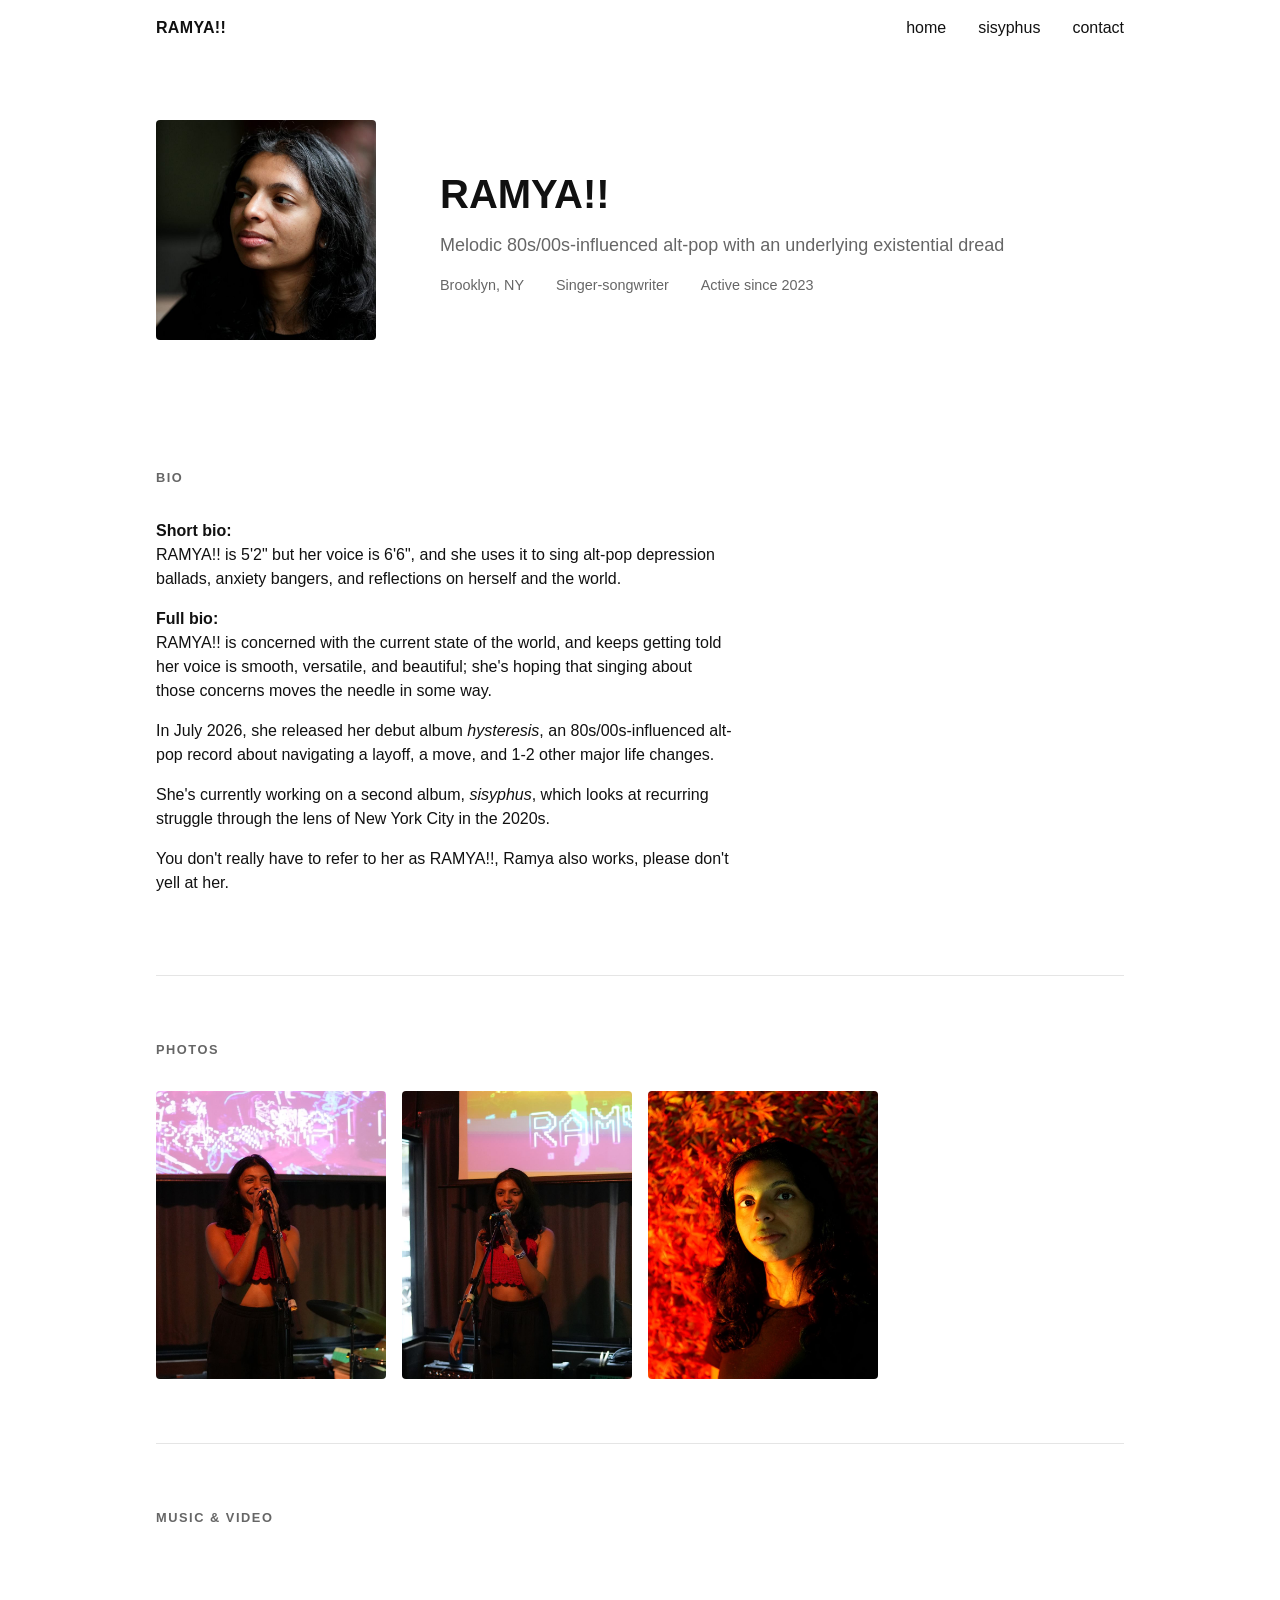
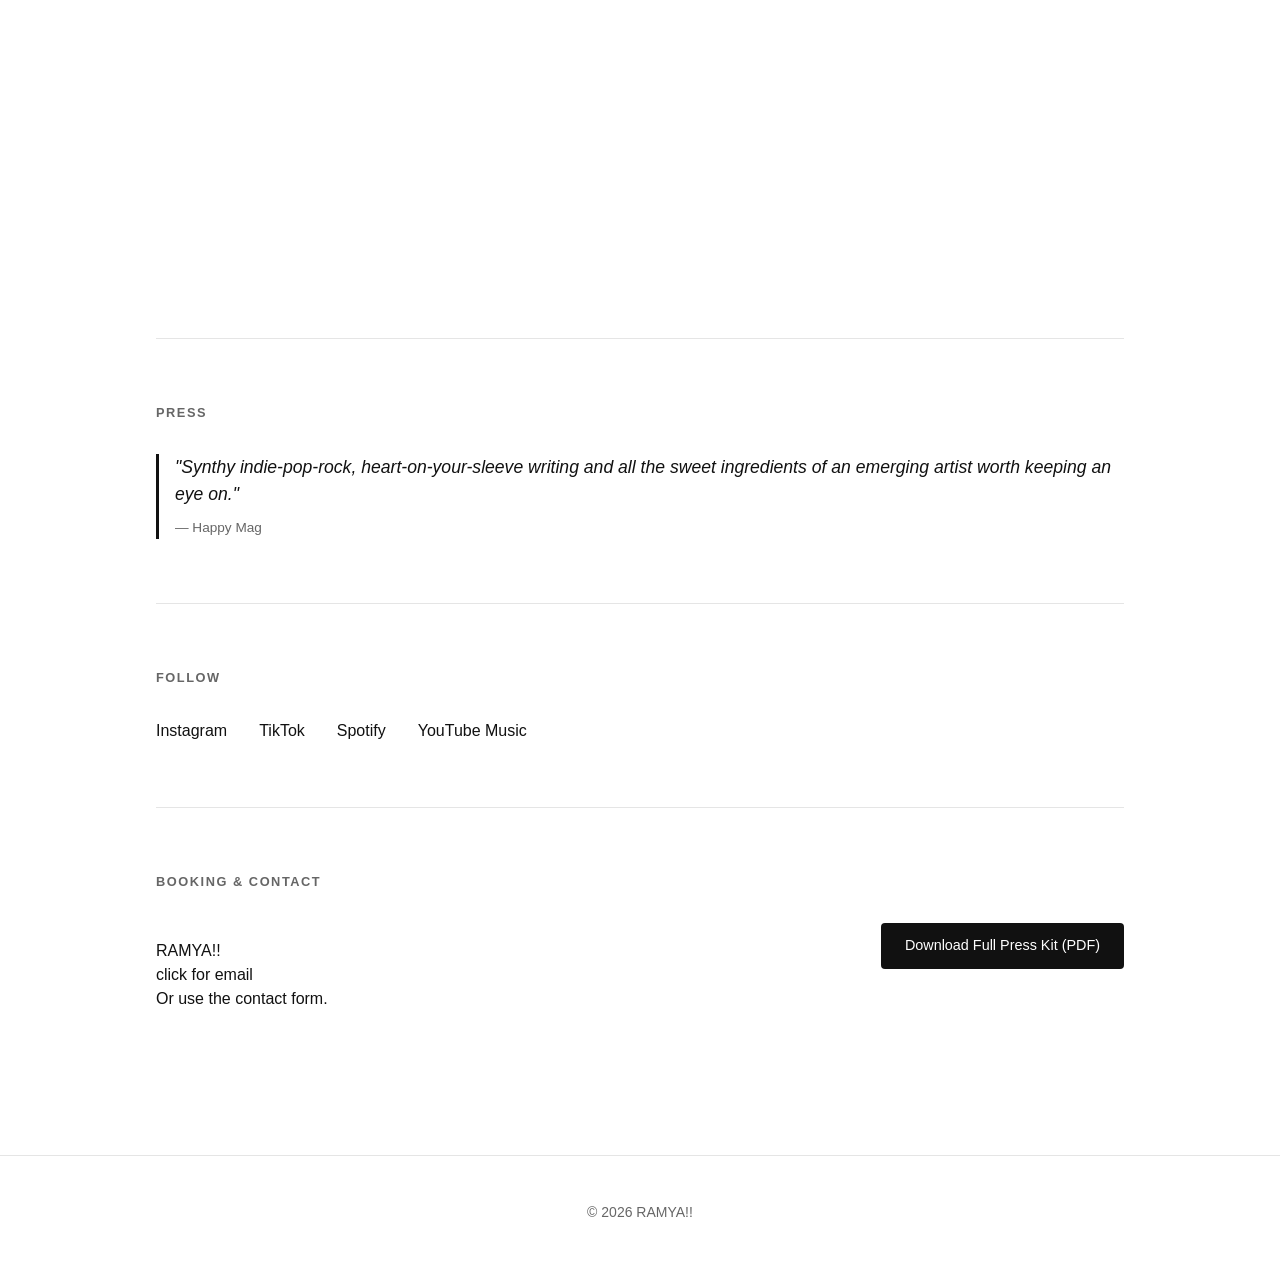
==== epk/index.html @ 002c45ec "change link" ====
<!DOCTYPE html>
<html lang="en">
<head>
  <meta charset="UTF-8">
  <meta name="viewport" content="width=device-width, initial-scale=1.0">
  <title>RAMYA!! — Press Kit</title>
  <meta name="description" content="Electronic press kit for RAMYA!!: bio, music, press, and booking info.">
  <link rel="stylesheet" href="../css/style.css">
  <link rel="stylesheet" href="../css/press.css">
</head>
<body>

  <header class="epk-noprint">
    <nav class="site-nav">
      <a class="site-nav__brand" href="../index.html">RAMYA!!</a>
      <ul class="site-nav__links">
        <li><a href="../index.html">home</a></li>
        <li><a href="../sisyphus.html">sisyphus</a></li>
        <li><a href="../contact.html">contact</a></li>
      </ul>
    </nav>
  </header>

  <main class="container">

    <!-- ============ HERO ============ -->
    <section class="epk-hero">
      <img class="epk-hero__photo" src="../assets/press/EPK4.jpg" alt="RAMYA!! portrait">
      <div>
        <h1 class="epk-hero__name">RAMYA!!</h1>
        <p class="epk-hero__tagline">Melodic 80s/00s-influenced alt-pop with an underlying existential dread</p>
        <ul class="epk-hero__meta">
          <li>Brooklyn, NY</li>
          <li>Singer-songwriter</li>
          <li>Active since 2023</li>
        </ul>
      </div>
    </section>

    <!-- ============ BIO ============ -->
    <section class="epk-section epk-bio">
      <h2 class="epk-section__title">Bio</h2>

      <p><strong>Short bio:</strong><br>
      RAMYA!! is 5'2" but her voice is 6'6", and she uses it to sing alt-pop depression ballads, anxiety bangers, and reflections on herself and the world.</p>

      <p><strong>Full bio:</strong><br>
      RAMYA!! is concerned with the current state of the world, and keeps getting told her voice is smooth, versatile, and beautiful; she's hoping that singing about those concerns moves the needle in some way.</p>

      <p>In July 2026, she released her debut album <em>hysteresis</em>, an 80s/00s-influenced alt-pop record about navigating a layoff, a move, and 1-2 other major life changes.</p>

      <p>She's currently working on a second album, <em>sisyphus</em>, which looks at recurring struggle through the lens of New York City in the 2020s.</p>

      <p>You don't really have to refer to her as RAMYA!!, Ramya also works, please don't yell at her.</p>
    </section>

    <!-- ============ PHOTOS ============ -->
    <section class="epk-section">
      <h2 class="epk-section__title">Photos</h2>
      <div class="epk-gallery">
        <div class="epk-gallery__item">
          <img src="../assets/press/EPK1.jpg" alt="RAMYA!! performing live with her band">
        </div>
        <div class="epk-gallery__item">
          <img src="../assets/press/EPK2.jpg" alt="RAMYA!! performing live on stage">
        </div>
        <div class="epk-gallery__item">
          <img src="../assets/press/EPK3.jpg" alt="RAMYA!! portrait">
        </div>
      </div>
    </section>

    <!-- ============ MUSIC / VIDEO ============ -->
    <section class="epk-section">
      <h2 class="epk-section__title">Music &amp; Video</h2>
      <div class="epk-media-grid epk-noprint">
        <iframe height="152" src="https://open.spotify.com/embed/track/727fn0XlMJjpwhdVP55Alj" title="Spotify player" allow="encrypted-media"></iframe>
        <iframe height="315" src="https://drive.google.com/file/d/1unbaClOWPeDaqYsQ2HECNX3qniGYPR6K/preview" title="Live performance video" allow="autoplay"></iframe>
      </div>
      <ul class="epk-print-links epk-printonly">
        <li>Listen: https://open.spotify.com/track/727fn0XlMJjpwhdVP55Alj</li>
        <li>Watch: https://drive.google.com/file/d/1unbaClOWPeDaqYsQ2HECNX3qniGYPR6K/view</li>
      </ul>
    </section>

    <!-- ============ PRESS QUOTES ============ -->
    <section class="epk-section">
      <h2 class="epk-section__title">Press</h2>
      <div class="epk-quotes">
        <blockquote class="epk-quote">
          <p>"Synthy indie-pop-rock, heart-on-your-sleeve writing and all the sweet ingredients of an emerging artist worth keeping an eye on."</p>
          <cite>— Happy Mag</cite>
        </blockquote>
      </div>
    </section>

    <!-- ============ SOCIALS ============ -->
    <section class="epk-section">
      <h2 class="epk-section__title">Follow</h2>
      <ul class="epk-socials">
        <li><a href="https://instagram.com/ay.caramya" target="_blank" rel="noopener noreferrer">Instagram</a></li>
        <li><a href="https://tiktok.com/@ay.caramya" target="_blank" rel="noopener noreferrer">TikTok</a></li>
        <li><a href="https://open.spotify.com/artist/4Orgnw2pqkl851vdTVMpah" target="_blank" rel="noopener noreferrer">Spotify</a></li>
        <li><a href="https://music.youtube.com/channel/UC3u4Nc0Lw5db437JIvtfXEw" target="_blank" rel="noopener noreferrer">YouTube Music</a></li>
      </ul>
    </section>

    <!-- ============ CONTACT / BOOKING ============ -->
    <section class="epk-section">
      <h2 class="epk-section__title">Booking &amp; Contact</h2>
      <div class="epk-contact">
        <div>
          <p>RAMYA!!<br>
          <a href="#" class="js-email" data-user="ramya09" data-domain="gmail.com">click for email</a><br>
          Or use the <a href="../contact.html">contact form</a>.</p>
        </div>
        <a class="epk-button epk-noprint" href="../assets/press/ramya-epk.pdf" download>Download Full Press Kit (PDF)</a>
      </div>
    </section>

  </main>

  <footer class="site-footer epk-noprint">
    <p>&copy; 2026 RAMYA!!</p>
  </footer>

  <script src="../js/contact.js"></script>

</body>
</html>
---- css/style.css ----
/* ==========================================================================
   Base / shared styles — used across the whole site
   ========================================================================== */

:root {
  --color-bg: #ffffff;
  --color-text: #111111;
  --color-muted: #666666;
  --color-accent: #111111;
  --color-border: #e5e5e5;

  --font-body: -apple-system, BlinkMacSystemFont, "Segoe UI", Helvetica, Arial, sans-serif;
  --font-heading: var(--font-body);

  --max-width: 1000px;
  --space-1: 0.5rem;
  --space-2: 1rem;
  --space-3: 2rem;
  --space-4: 4rem;
}

* {
  box-sizing: border-box;
}

html {
  scroll-behavior: smooth;
}

body {
  margin: 0;
  font-family: var(--font-body);
  color: var(--color-text);
  background: var(--color-bg);
  line-height: 1.5;
}

a {
  color: inherit;
  text-decoration: none;
}

a:hover {
  text-decoration: underline;
}

img {
  max-width: 100%;
  display: block;
}

.container {
  max-width: var(--max-width);
  margin: 0 auto;
  padding: 0 var(--space-2);
}

/* ---- Site nav (shared header) ---- */

.site-nav {
  display: flex;
  align-items: center;
  justify-content: space-between;
  padding: var(--space-2);
  max-width: var(--max-width);
  margin: 0 auto;
}

.site-nav__brand {
  font-weight: 600;
  letter-spacing: 0.02em;
}

.site-nav__links {
  display: flex;
  gap: var(--space-3);
  list-style: none;
  margin: 0;
  padding: 0;
}

.site-nav__soon {
  color: var(--color-muted);
}

/* ---- Site footer (shared) ---- */

.site-footer {
  border-top: 1px solid var(--color-border);
  margin-top: var(--space-4);
  padding: var(--space-3) var(--space-2);
  text-align: center;
  color: var(--color-muted);
  font-size: 0.875rem;
}
---- css/press.css ----
/* ==========================================================================
   Electronic Press Kit (EPK) page styles
   ========================================================================== */

.epk-section {
  padding: var(--space-4) 0;
  border-bottom: 1px solid var(--color-border);
}

.epk-section:last-of-type {
  border-bottom: none;
}

.epk-section__title {
  font-size: 0.8rem;
  text-transform: uppercase;
  letter-spacing: 0.12em;
  color: var(--color-muted);
  margin: 0 0 var(--space-3);
}

/* ---- Hero ---- */

.epk-hero {
  display: flex;
  flex-wrap: wrap;
  align-items: center;
  gap: var(--space-4);
  padding: var(--space-4) 0;
}

.epk-hero__photo {
  width: 220px;
  height: 220px;
  object-fit: cover;
  border-radius: 4px;
  background: #f2f2f2;
  flex-shrink: 0;
}

/* ---- Placeholder blocks (photos / media not yet supplied) ---- */

.epk-placeholder {
  display: flex;
  align-items: center;
  justify-content: center;
  text-align: center;
  color: var(--color-muted);
  font-size: 0.85rem;
  background: #f9f9f9;
  border: 1px dashed var(--color-border);
}

.epk-media-placeholder {
  aspect-ratio: 16 / 9;
  border-radius: 4px;
}

/* ---- Print-only fallbacks (shown in the PDF in place of live embeds) ---- */

.epk-printonly {
  display: none;
}

.epk-print-links {
  list-style: none;
  padding: 0;
  margin: 0;
  font-size: 0.9rem;
  color: var(--color-muted);
}

.epk-hero__name {
  font-size: 2.5rem;
  margin: 0 0 var(--space-1);
}

.epk-hero__tagline {
  font-size: 1.125rem;
  color: var(--color-muted);
  margin: 0 0 var(--space-2);
}

.epk-hero__meta {
  display: flex;
  flex-wrap: wrap;
  gap: var(--space-2) var(--space-3);
  font-size: 0.9rem;
  color: var(--color-muted);
  list-style: none;
  padding: 0;
  margin: 0;
}

/* ---- Bio ---- */

.epk-bio p {
  max-width: 65ch;
}

/* ---- Photo gallery ---- */

.epk-gallery {
  display: grid;
  grid-template-columns: repeat(auto-fill, minmax(200px, 1fr));
  gap: var(--space-2);
}

.epk-gallery__item {
  position: relative;
  aspect-ratio: 4 / 5;
  overflow: hidden;
  border-radius: 4px;
  background: #f2f2f2;
}

.epk-gallery__item img {
  width: 100%;
  height: 100%;
  object-fit: cover;
}

.epk-gallery__download {
  margin-top: var(--space-2);
  font-size: 0.9rem;
}

/* ---- Media embeds (music / video) ---- */

.epk-media-grid {
  display: grid;
  grid-template-columns: repeat(auto-fit, minmax(280px, 1fr));
  gap: var(--space-3);
}

.epk-media-grid iframe {
  width: 100%;
  border: none;
  border-radius: 4px;
}

/* ---- Press quotes ---- */

.epk-quotes {
  display: grid;
  gap: var(--space-3);
}

.epk-quote {
  margin: 0;
  padding-left: var(--space-2);
  border-left: 3px solid var(--color-accent);
}

.epk-quote p {
  font-size: 1.1rem;
  font-style: italic;
  margin: 0 0 var(--space-1);
}

.epk-quote cite {
  font-style: normal;
  font-size: 0.85rem;
  color: var(--color-muted);
}

/* ---- Shows / tour dates ---- */

.epk-shows {
  width: 100%;
  border-collapse: collapse;
  font-size: 0.95rem;
}

.epk-shows th {
  text-align: left;
  font-size: 0.75rem;
  text-transform: uppercase;
  letter-spacing: 0.08em;
  color: var(--color-muted);
  padding: var(--space-1) var(--space-2) var(--space-1) 0;
  border-bottom: 1px solid var(--color-border);
}

.epk-shows td {
  padding: var(--space-2) var(--space-2) var(--space-2) 0;
  border-bottom: 1px solid var(--color-border);
}

/* ---- Highlights / stats ---- */

.epk-stats {
  display: grid;
  grid-template-columns: repeat(auto-fit, minmax(160px, 1fr));
  gap: var(--space-3);
}

.epk-stat__number {
  font-size: 2rem;
  font-weight: 600;
  display: block;
}

.epk-stat__label {
  font-size: 0.85rem;
  color: var(--color-muted);
}

/* ---- Socials ---- */

.epk-socials {
  display: flex;
  flex-wrap: wrap;
  gap: var(--space-3);
  list-style: none;
  padding: 0;
  margin: 0;
}

/* ---- Contact / booking + download CTA ---- */

.epk-contact {
  display: flex;
  flex-wrap: wrap;
  justify-content: space-between;
  align-items: flex-start;
  gap: var(--space-3);
}

.epk-button {
  display: inline-block;
  padding: 0.75rem 1.5rem;
  background: var(--color-accent);
  color: var(--color-bg);
  border-radius: 4px;
  font-size: 0.9rem;
}

.epk-button:hover {
  opacity: 0.85;
  text-decoration: none;
}

/* ---- Print (used both for browser printing and PDF export) ---- */

@media print {
  @page {
    size: letter;
    margin: 0.6in;
  }

  .epk-noprint {
    display: none !important;
  }

  .epk-printonly {
    display: block;
  }

  body {
    font-size: 11pt;
  }

  .epk-section {
    padding: var(--space-2) 0;
    break-inside: avoid;
  }

  .epk-hero {
    padding: 0 0 var(--space-2);
  }

  a {
    color: var(--color-text);
  }
}
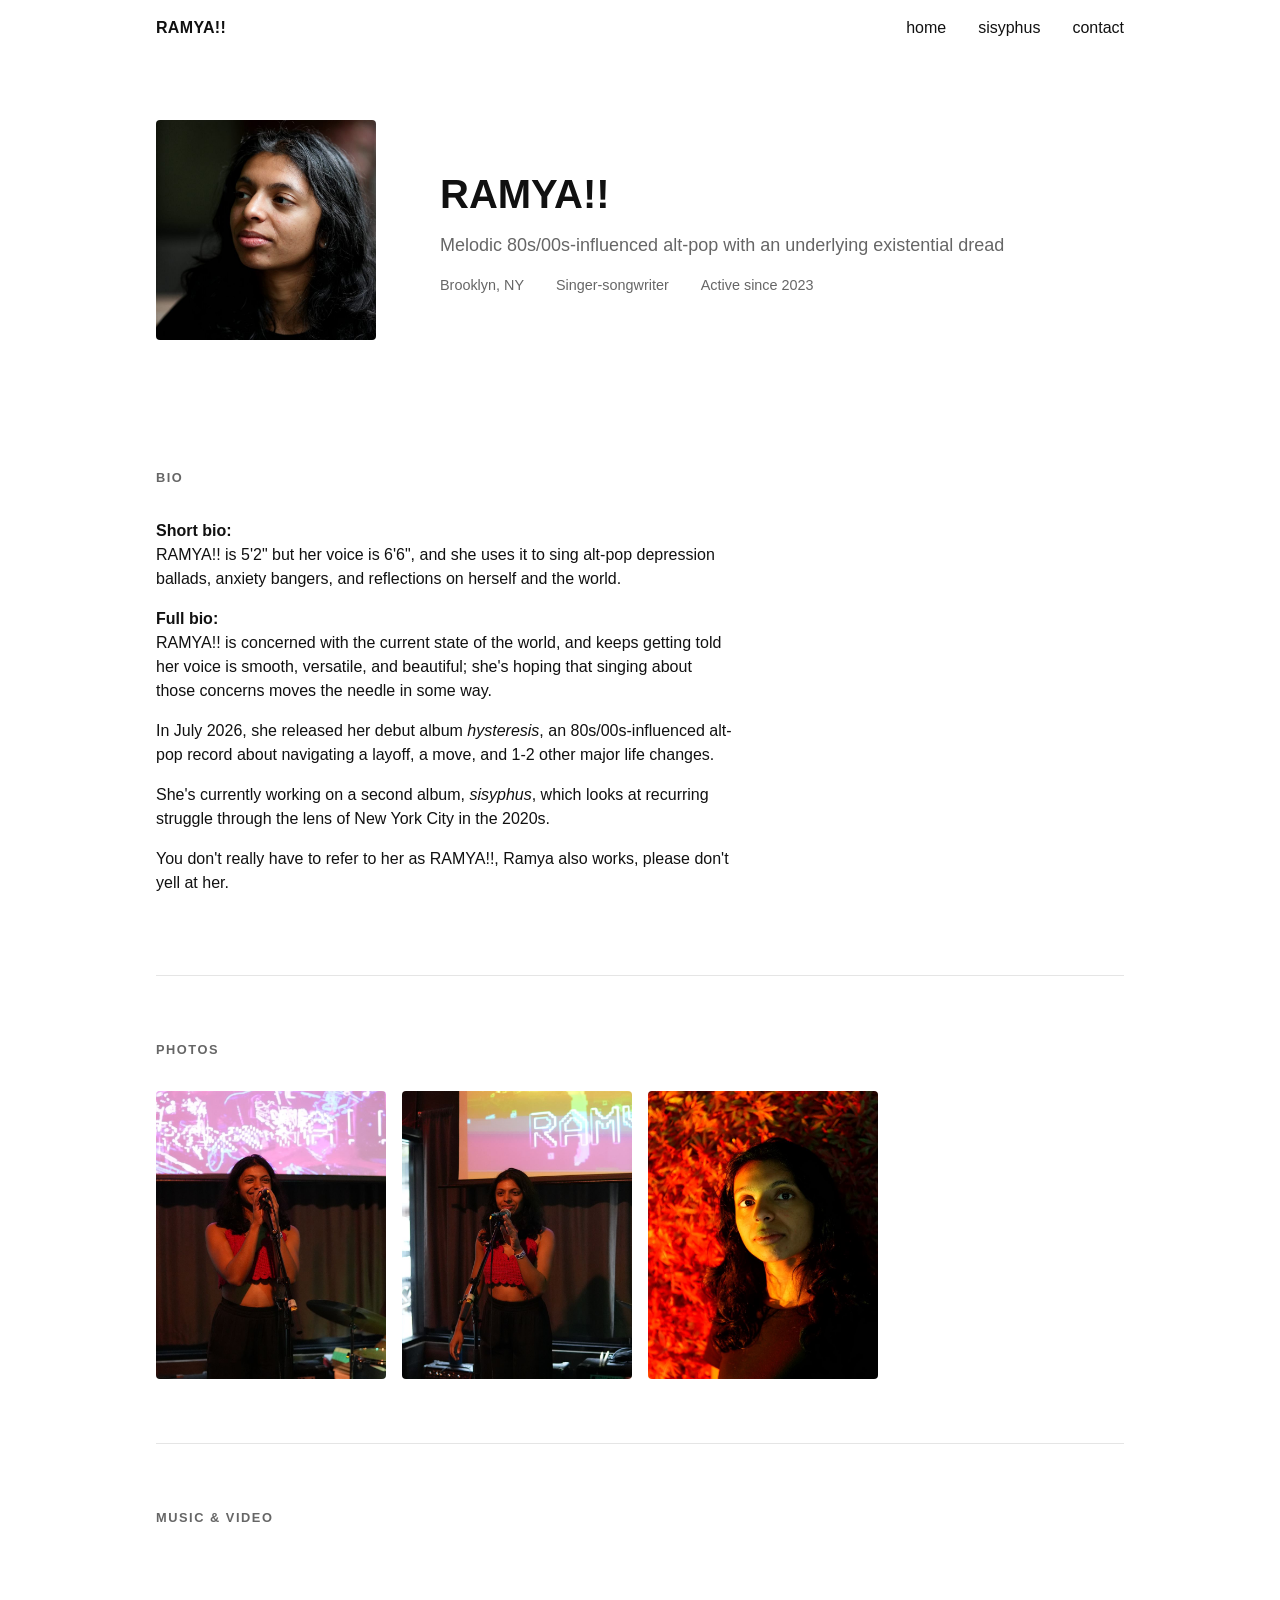
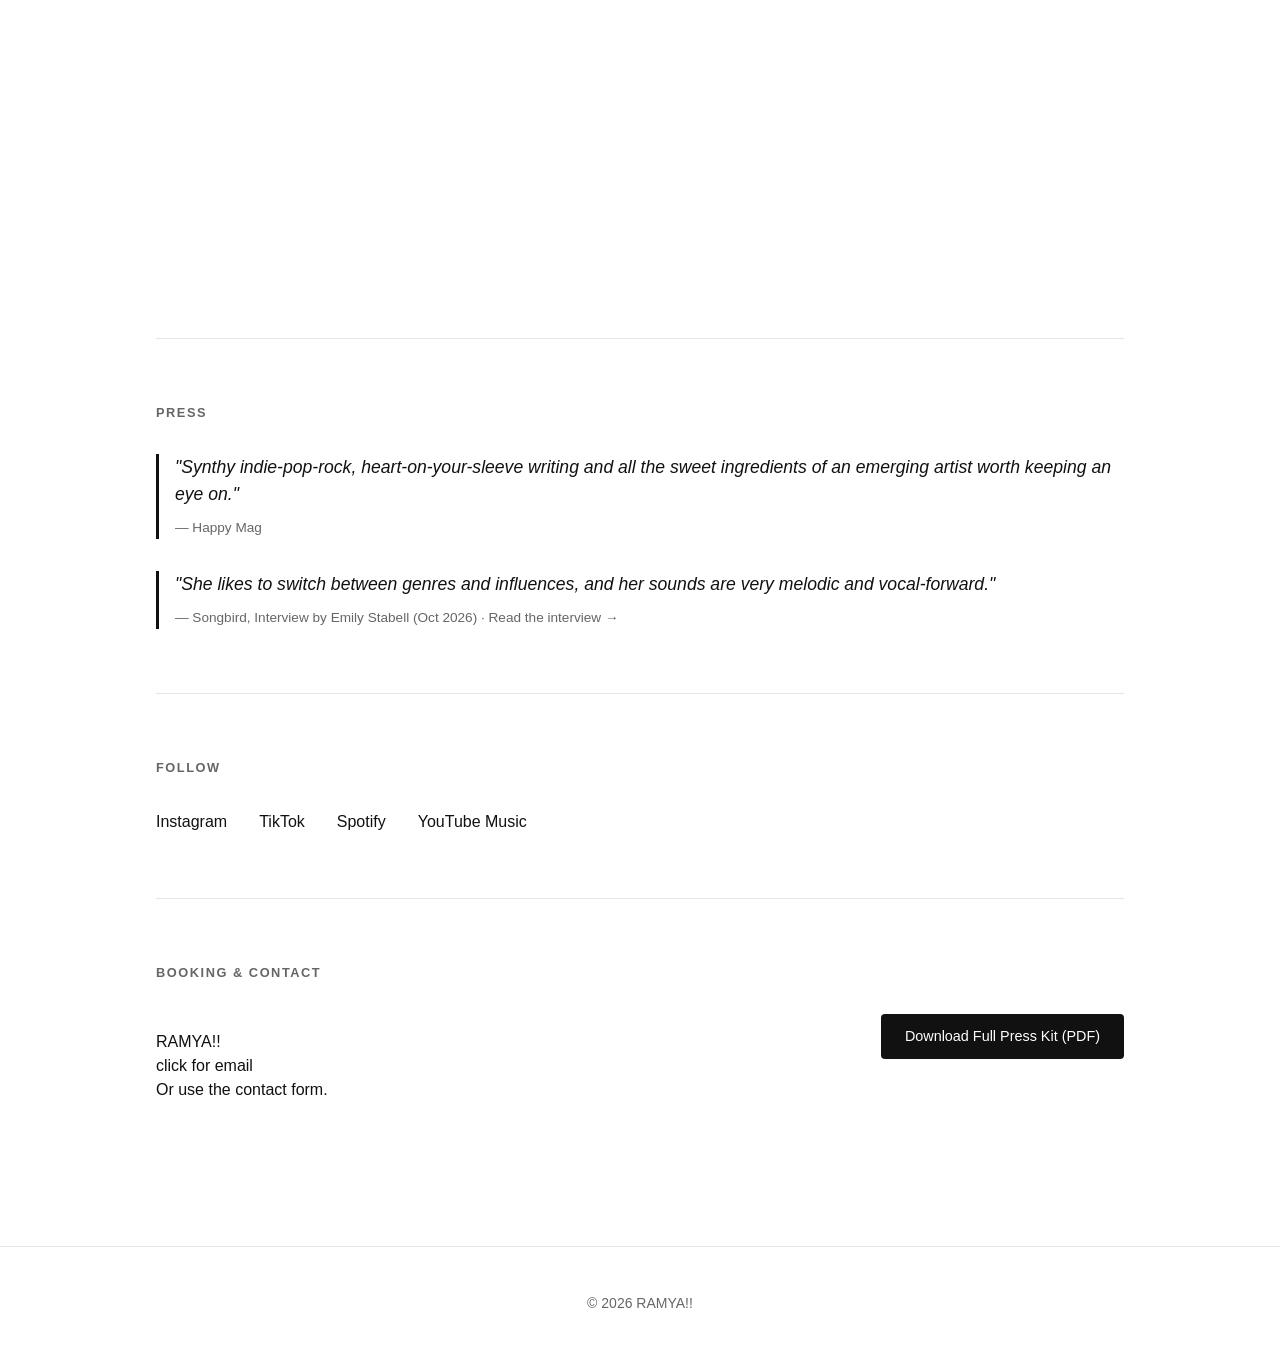
==== commit fa826e6a: "album updates" ====
--- a/epk/index.html
+++ b/epk/index.html
@@ -4,7 +4,7 @@
   <meta charset="UTF-8">
   <meta name="viewport" content="width=device-width, initial-scale=1.0">
   <title>RAMYA!! — Press Kit</title>
-  <meta name="description" content="Electronic press kit for RAMYA!!: bio, music, press, and booking info.">
+  <meta name="description" content="Electronic press kit for RAMYA!!: bio, music, press, and booking info!">
   <link rel="stylesheet" href="../css/style.css">
   <link rel="stylesheet" href="../css/press.css">
 </head>
@@ -91,6 +91,10 @@
           <p>"Synthy indie-pop-rock, heart-on-your-sleeve writing and all the sweet ingredients of an emerging artist worth keeping an eye on."</p>
           <cite>— Happy Mag</cite>
         </blockquote>
+        <blockquote class="epk-quote">
+          <p>"She likes to switch between genres and influences, and her sounds are very melodic and vocal-forward."</p>
+          <cite>— Songbird, Interview by Emily Stabell (Oct 2026) · <a href="https://substack.com/home/post/p-214309436" target="_blank" rel="noopener noreferrer">Read the interview →</a></cite>
+        </blockquote>
       </div>
     </section>
 
